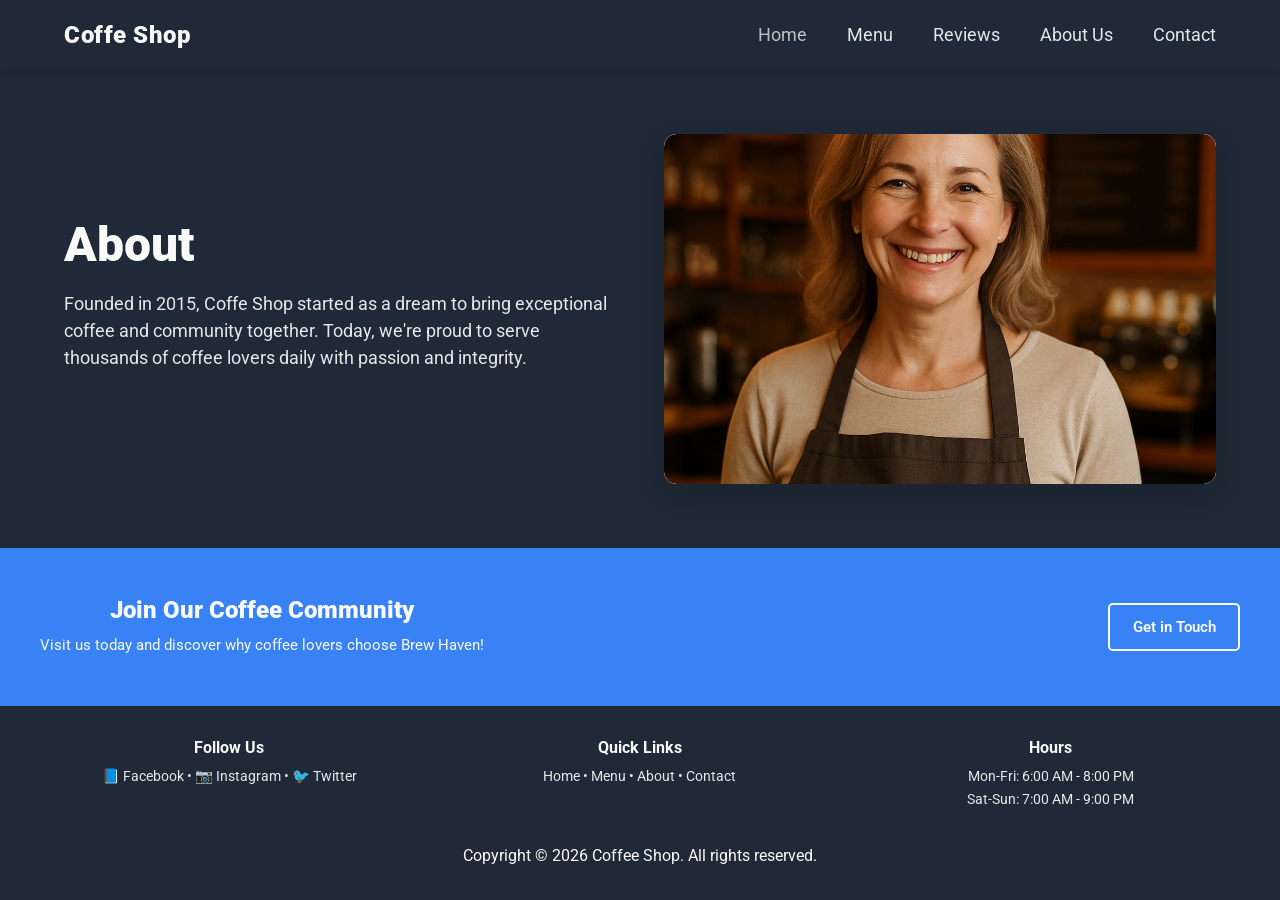
==== about.html @ 3d51fc10 "new about file" ====
<!DOCTYPE html>
<html lang="en">
  <head>
    <meta charset="UTF-8" />
    <meta name="viewport" content="width=device-width, initial-scale=1.0" />
    <title>Coffee Shop</title>
    <link rel="preconnect" href="https://fonts.googleapis.com" />
    <link rel="preconnect" href="https://fonts.gstatic.com" crossorigin />
    <link
      href="https://fonts.googleapis.com/css2?family=Roboto:wght@400;500;600;700;900&display=swap"
      rel="stylesheet"
    />
    <link rel="stylesheet" href="css/style.css" />
  </head>
  <body>
    <!-- Navigation -->
    <header class="navbar">
      <nav class="nav-inner" aria-label="Main navigation">
        <span class="logo">Coffe Shop</span>
        <ul class="nav-links">
          <li><a href="#home" class="nav-link active">Home</a></li>
          <li><a href="menu.html" class="nav-link">Menu</a></li>
          <li><a href="reviews.html" class="nav-link">Reviews</a></li>
          <li><a href="#about" class="nav-link">About Us</a></li>
          <li><a href="#contact" class="nav-link">Contact</a></li>
        </ul>
      </nav>
    </header>
    <main class="main-content">
      <!-- ========== ABOUT SECTION ========== -->
      <section class="hero" id="about">
        <div class="hero-inner">
          <div class="hero-content">
            <h1>About</h1>
            <p>
              Founded in 2015, Coffe Shop started as a dream to bring exceptional coffee and community together. Today, we're proud to serve thousands of coffee lovers daily with passion and integrity.
            </p>
          </div>
          <div class="hero-image"><img src="images/team-owner.png" alt="Coffee shop owner"></div>
        </div>
      </section>

    

      <div class="modal-overlay" aria-hidden="true">
        <div class="modal">
          <label for="order-modal-toggle" class="modal-close" aria-label="Close order form">×</label>
          <h2>Send Us a Message</h2>
          <form class="order-form" action="#" method="post">
            <div class="form-row">
              <label for="customer-name">Full Name</label>
              <input type="text" id="customer-name" name="name" placeholder="Your name" required />
            </div>
            <div class="form-row">
              <label for="coffee-order">Message</label>
              <textarea id="coffee-order" name="order" placeholder="Write your message here..." required></textarea>
            </div>
            <div class="form-error">You should complete the empty spaces.</div>
            <div class="form-actions">
              <button type="submit" class="btn">Send</button>
              <label for="order-modal-toggle" class="btn btn-secondary">Cancel</label>
            </div>
          </form>
        </div>
      </div>



      <!-- Call to Action Section -->
      <section class="cta-section">
        <div class="cta-inner">
          <div class="cta-content">
            <h2>Join Our Coffee Community</h2>
            <p>Visit us today and discover why coffee lovers choose Brew Haven!</p>
          </div>
          <a href="#contact" class="btn btn-outline">Get in Touch</a>
        </div>
      </section>
    </main>
    <!-- Footer -->
    <footer class="footer">
      <div class="footer-inner">
        <div class="footer-content">
          <div class="footer-section">
            <h3>Follow Us</h3>
            <p>📘 Facebook  •  📷 Instagram  •  🐦 Twitter</p>
          </div>
          <div class="footer-section">
            <h3>Quick Links</h3>
            <p><a href="#home">Home</a>  •  <a href="#menu">Menu</a>  •  <a href="#about">About</a>  •  <a href="#contact">Contact</a></p>
          </div>
          <div class="footer-section">
            <h3>Hours</h3>
            <p>Mon-Fri: 6:00 AM - 8:00 PM<br>Sat-Sun: 7:00 AM - 9:00 PM</p>
          </div>
        </div>
        <p style="text-align: center; margin-top: 2rem; color: var(--color-light);">Copyright © 2026 Coffee Shop. All rights reserved.</p>
      </div>
    </footer>
  </body>
</html>
---- css/style.css ----
:root {
  --color-dark: #1F2937;
  --color-light: #F9FAF8;
  --color-gray: #E5E7EB;
  --color-blue: #3882F6;
  --color-text-muted: #6B7280;
  --font-heading: "Roboto", sans-serif;
  --font-body: "Roboto", sans-serif;
}

* {
  margin: 0;
  padding: 0;
  box-sizing: border-box;
}

html {
  scroll-behavior: smooth;
}

body {
  font-family: var(--font-body);
  color: var(--color-dark);
  background-color: #FFFFFF;
  line-height: 1.6;
  display: flex;
  flex-direction: column;
  min-height: 100vh; /* Takes up the full height of the viewport */
  margin: 0;
}

h1, h2, h3, h4, h5, h6 {
  font-family: var(--font-heading);
  line-height: 1.2;
  color: var(--color-dark);
}

a {
  text-decoration: none;
  color: inherit;
}

img {
  display: block;
  max-width: 100%;
}

.container {
  width: 100%;
  max-width: 1200px;
  margin: 0 auto;
  padding: 0 1.5rem;
}

.section {
  padding: 4rem 0;
}

/* ===== Navigation ===== */
.navbar {
  position: sticky;
  top: 0;
  z-index: 50;
  background-color: var(--color-dark);
  box-shadow: 0 2px 10px rgba(0, 0, 0, 0.1);
}

.nav-inner {
  display: flex;
  align-items: center;
  justify-content: space-between;
  padding: 1rem 1.5rem;
  max-width: 1200px;
  margin: 0 auto;
}

.logo {
  font-size: 1.5rem;
  font-weight: 900;
  color: var(--color-light);
  letter-spacing: 0.5px;
}

.nav-links {
  display: flex;
  list-style: none;
  gap: 2.5rem;
}

.nav-links a {
  color: var(--color-gray);
  font-size: 1.125rem;
  font-weight: 400;
  font-family: "Roboto", sans-serif;
  transition: opacity 0.2s ease;
}

.nav-links a:hover,
.nav-links a.active {
  opacity: 0.8;
}

/* ===== Hero ===== */
.hero {
  background-color: var(--color-dark);
  color: var(--color-light);
  padding: 4rem 0;
  display: flex;
  align-items: center;
}

.hero-inner {
  display: grid;
  grid-template-columns: 1fr 1fr;
  gap: 3rem;
  align-items: center;
  max-width: 1200px;
  margin: 0 auto;
  padding: 0 1.5rem;
  width: 100%;
}

.hero-content h1 {
  font-size: 3rem;
  font-weight: 900;
  color: var(--color-light);
  margin-bottom: 1rem;
  line-height: 1.2;
}

.hero-content p {
  font-size: 1.125rem;
  color: var(--color-gray);
  margin-bottom: 2rem;
  line-height: 1.5;
}

.btn {
  display: inline-block;
  background-color: var(--color-blue);
  color: var(--color-light);
  padding: 0.75rem 1.5rem;
  border-radius: 0.3rem;
  font-weight: 600;
  font-size: 0.95rem;
  border: none;
  cursor: pointer;
  transition: opacity 0.2s ease;
  text-decoration: none;
}

.btn:hover {
  opacity: 0.9;
}

.btn-outline {
  background-color: transparent;
  border: 2px solid var(--color-light);
  color: var(--color-light);
  padding: 0.6rem 1.4rem;
}

.btn-outline:hover {
  background-color: rgba(255, 255, 255, 0.1);
}

.modal-toggle:checked ~ .modal-overlay {
  opacity: 1;
  visibility: visible;
  pointer-events: auto;
}

.modal-overlay {
  position: fixed;
  inset: 0;
  display: flex;
  align-items: center;
  justify-content: center;
  padding: 1rem;
  background-color: rgba(15, 23, 42, 0.75);
  opacity: 0;
  visibility: hidden;
  pointer-events: none;
  transition: opacity 0.25s ease, visibility 0.25s ease;
  z-index: 100;
}

.modal {
  width: 100%;
  max-width: 400px;
  background-color: #ffffff;
  border-radius: 1rem;
  padding: 2rem;
  box-shadow: 0 16px 40px rgba(0, 0, 0, 0.14);
  position: relative;
  overflow: hidden;
}

.modal-close {
  position: absolute;
  top: 1rem;
  right: 1rem;
  width: 2.5rem;
  height: 2.5rem;
  background-color: var(--color-gray);
  color: var(--color-dark);
  border-radius: 50%;
  display: inline-flex;
  align-items: center;
  justify-content: center;
  font-size: 1.5rem;
  cursor: pointer;
}

.modal h2 {
  margin-bottom: 0.75rem;
  font-size: 2rem;
}

.modal p {
  margin-bottom: 1.5rem;
  color: var(--color-text-muted);
}

.order-form .form-row {
  margin-bottom: 1rem;
  display: flex;
  flex-direction: column;
  gap: 0.5rem;
}

.order-form label {
  font-weight: 700;
  color: var(--color-dark);
}

.order-form input,
.order-form textarea {
  width: 100%;
  padding: 0.95rem 1rem;
  border-radius: 0.75rem;
  border: 1px solid var(--color-gray);
  font-family: var(--font-body);
  font-size: 1rem;
  color: var(--color-dark);
}

.order-form textarea {
  min-height: 100px;
  resize: vertical;
}

.form-actions {
  display: flex;
  justify-content: flex-end;
  flex-wrap: wrap;
  gap: 1rem;
  margin-top: 1.25rem;
}

.form-error {
  display: none;
  margin-top: 0.5rem;
  color: #b91c1c;
  background-color: #fee2e2;
  border: 1px solid #fecaca;
  border-radius: 0.75rem;
  padding: 0.9rem 1rem;
  font-size: 0.95rem;
}

.order-form:invalid .form-error {
  display: block;
}

.btn-secondary {
  background-color: #E5E7EB;
  color: var(--color-dark);
  border: 1px solid rgba(31, 41, 55, 0.12);
}

.hero-image {
  width: 100%;
  height: 350px;
  border-radius: 0.8rem;
  display: flex;
  align-items: center;
  justify-content: center;
  overflow: hidden;
  box-shadow: 0 10px 30px rgba(0, 0, 0, 0.15);
  background-color: #f3f4f6;
}

.hero-image img {
  width: 100%;
  height: 100%;
  object-fit: cover;
  border-radius: 0.8rem;
}

/* ===== Section Title ===== */
.section-title {
  font-size: 2.25rem;
  text-align: center;
  margin-bottom: 3rem;
  font-weight: 900;
  color: var(--color-dark);
}

/* ===== Grid Cards ===== */
.grid {
  display: grid;
  gap: 2rem;
}

.grid-4 {
  grid-template-columns: repeat(4, 1fr);
}

.grid-3 {
  grid-template-columns: repeat(3, 1fr);
}

.grid-2 {
  grid-template-columns: repeat(2, 1fr);
}

.card {
  border: 2px solid var(--color-blue);
  border-radius: 0.5rem;
  padding: 1.5rem;
  text-align: center;
  background-color: #FFFFFF;
  transition: transform 0.2s ease, box-shadow 0.2s ease;
  box-shadow: 0 2px 8px rgba(0, 0, 0, 0.05);
}

.card:hover {
  transform: translateY(-8px);
  box-shadow: 0 12px 24px rgba(56, 130, 246, 0.15);
}
.team-card-img {
  width: 100%;
  height: 300px;
  background-color: #f3f4f6;
  border-radius: 0.5rem;
  margin-bottom: 1.5rem;
  display: flex;
  align-items: center;
  justify-content: center;
  overflow: hidden;
  flex-shrink: 0;
}

.card-img {
  width: 100%;
  height: 200px;
  background-color: #f3f4f6;
  border-radius: 0.5rem;
  margin-bottom: 1.5rem;
  display: flex;
  align-items: center;
  justify-content: center;
  overflow: hidden;
  flex-shrink: 0;
}

.card-img img {
  width: 100%;
  height: 100%;
  object-fit: cover;
  border-radius: 0.5rem;
  transition: transform 0.3s ease;
}

.card:hover .card-img img {
  transform: scale(1.05);
}

.card p {
  color: var(--color-text-muted);
  font-size: 0.95rem;
  line-height: 1.5;
}

/* ===== Quote/Testimonial ===== */
.quote-section {
  background-color: var(--color-gray);
  padding: 4rem 0;
  display: flex;
  align-items: center;
  justify-content: center;
}

.quote-section-inner {
  max-width: 1200px;
  padding: 3rem 1.5rem;
  text-align: center;
}

.quote-text {
  font-size: 2.25rem;
  font-style: italic;
  color: var(--color-dark);
  line-height: 1.8;
  margin-bottom: 1.5rem;
  font-weight: 300;
}

.quote-author {
  font-size: 0.95rem;
  color: var(--color-dark);
  font-style: normal;
}

/* ===== CTA Section ===== */
.cta-section {
  background-color: var(--color-blue);
  padding: 3rem 1.5rem;
  text-align: center;
}

.cta-inner {
  max-width: 1200px;
  margin: 0 auto;
  display: flex;
  align-items: center;
  justify-content: space-between;
  gap: 2rem;
}

.cta-content h2 {
  font-size: 1.5rem;
  font-weight: 900;
  color: var(--color-light);
  margin-bottom: 0.5rem;
}

.cta-content p {
  color: var(--color-light);
  font-size: 0.95rem;
  margin-bottom: 0;
}

.cta-inner .btn {
  white-space: nowrap;
}

/* ===== Footer ===== */
.footer {
  background-color: var(--color-dark);
  color: var(--color-light);
  padding: 2rem 1.5rem;
}
.main-content {
  flex: 1; /* Forces this section to grow and push the footer down */}
.footer-inner {
  max-width: 1200px;
  margin: 0 auto;
}

.footer-content {
  display: grid;
  grid-template-columns: repeat(3, 1fr);
  gap: 2rem;
  margin-bottom: 1rem;
}

.footer-section {
  text-align: center;
}

.footer-section h3 {
  font-size: 1rem;
  font-weight: 700;
  color: var(--color-light);
  margin-bottom: 0.5rem;
}

.footer-section p {
  font-size: 0.9rem;
  color: var(--color-gray);
  line-height: 1.6;
}

.footer-section a {
  color: var(--color-gray);
  text-decoration: none;
  transition: opacity 0.2s ease;
}

.footer-section a:hover {
  opacity: 0.8;
}

/* ===== Pagination/Page Numbers ===== */
.pagination {
  background-color: var(--color-dark);
  padding: 1.5rem 0;
  display: flex;
  align-items: center;
  justify-content: center;
  gap: 1rem;
}

.pagination-inner {
  max-width: 1200px;
  display: flex;
  align-items: center;
  justify-content: center;
  gap: 1rem;
}

.pagination-text {
  color: var(--color-light);
  font-size: 0.9rem;
}

.pagination-controls {
  display: flex;
  align-items: center;
  gap: 0.75rem;
}

.pagination-controls button {
  background-color: rgba(255, 255, 255, 0.15);
  border: 1px solid rgba(255, 255, 255, 0.2);
  color: var(--color-light);
  width: 36px;
  height: 36px;
  display: flex;
  align-items: center;
  justify-content: center;
  cursor: pointer;
  border-radius: 0.3rem;
  font-size: 1.1rem;
  transition: background-color 0.2s ease;
}

.pagination-controls button:hover {
  background-color: rgba(255, 255, 255, 0.25);
}

.pagination-controls button:disabled {
  opacity: 0.5;
  cursor: not-allowed;
}

/* ===== Image Styling ===== */
img {
  display: block;
  max-width: 100%;
  height: auto;
}

/* ===== Responsive ===== */
@media (max-width: 1024px) {
  .hero-image {
    height: 280px;
  }

  .grid-4,
  .grid-3 {
    grid-template-columns: repeat(2, 1fr);
  }

  .hero-inner {
    grid-template-columns: 1fr;
  }

  .cta-inner {
    flex-direction: column;
    text-align: center;
  }
}

@media (max-width: 768px) {
  .nav-links {
    gap: 1.5rem;
    font-size: 0.85rem;
  }

  .hero-content h1 {
    font-size: 1.75rem;
  }

  .hero-image {
    height: 220px;
  }

  .card-img {
    height: 160px;
  }

  .grid-4,
  .grid-3,
  .grid-2 {
    grid-template-columns: 1fr;
  }

  .section-title {
    font-size: 1.5rem;
  }

  .quote-text {
    font-size: 1.1rem;
  }

  .modal {
    width: 100%;
    max-width: 100%;
    padding: 1.25rem;
    border-radius: 1rem;
    margin: 0 1rem;
  }

  .modal h2 {
    font-size: 1.5rem;
  }

  .modal-close {
    top: 0.75rem;
    right: 0.75rem;
    width: 2.25rem;
    height: 2.25rem;
  }

  .order-form input,
  .order-form textarea {
    padding: 0.85rem 0.95rem;
  }
}

@media (max-width: 640px) {
  .nav-inner {
    flex-direction: column;
    gap: 1rem;
  }

  .footer-content {
    grid-template-columns: 1fr;
  }

  .pagination-inner {
    flex-wrap: wrap;
  }
}
/* ===== Reviews Page ===== */
.reviews-grid {
  display: grid;
  grid-template-columns: repeat(3, 1fr);
  gap: 2rem;
}

.review-card {
  border: 2px solid var(--color-blue);
  border-radius: 0.5rem;
  padding: 2rem;
  background: #fff;
  box-shadow: 0 2px 8px rgba(0,0,0,0.05);
  transition: transform 0.2s ease, box-shadow 0.2s ease;
}

.review-card:hover {
  transform: translateY(-8px);
  box-shadow: 0 12px 24px rgba(56, 130, 246, 0.15);
}

.review-name {
  font-size: 1.2rem;
  font-weight: 700;
  margin-bottom: 0.5rem;
}

.review-stars {
  color: #f4b400;
  font-size: 1.2rem;
  margin-bottom: 1rem;
}

.review-text {
  color: var(--color-text-muted);
  line-height: 1.6;
}

@media (max-width: 1024px) {
  .reviews-grid {
    grid-template-columns: repeat(2, 1fr);
  }
}

@media (max-width: 768px) {
  .reviews-grid {
    grid-template-columns: 1fr;
  }
}
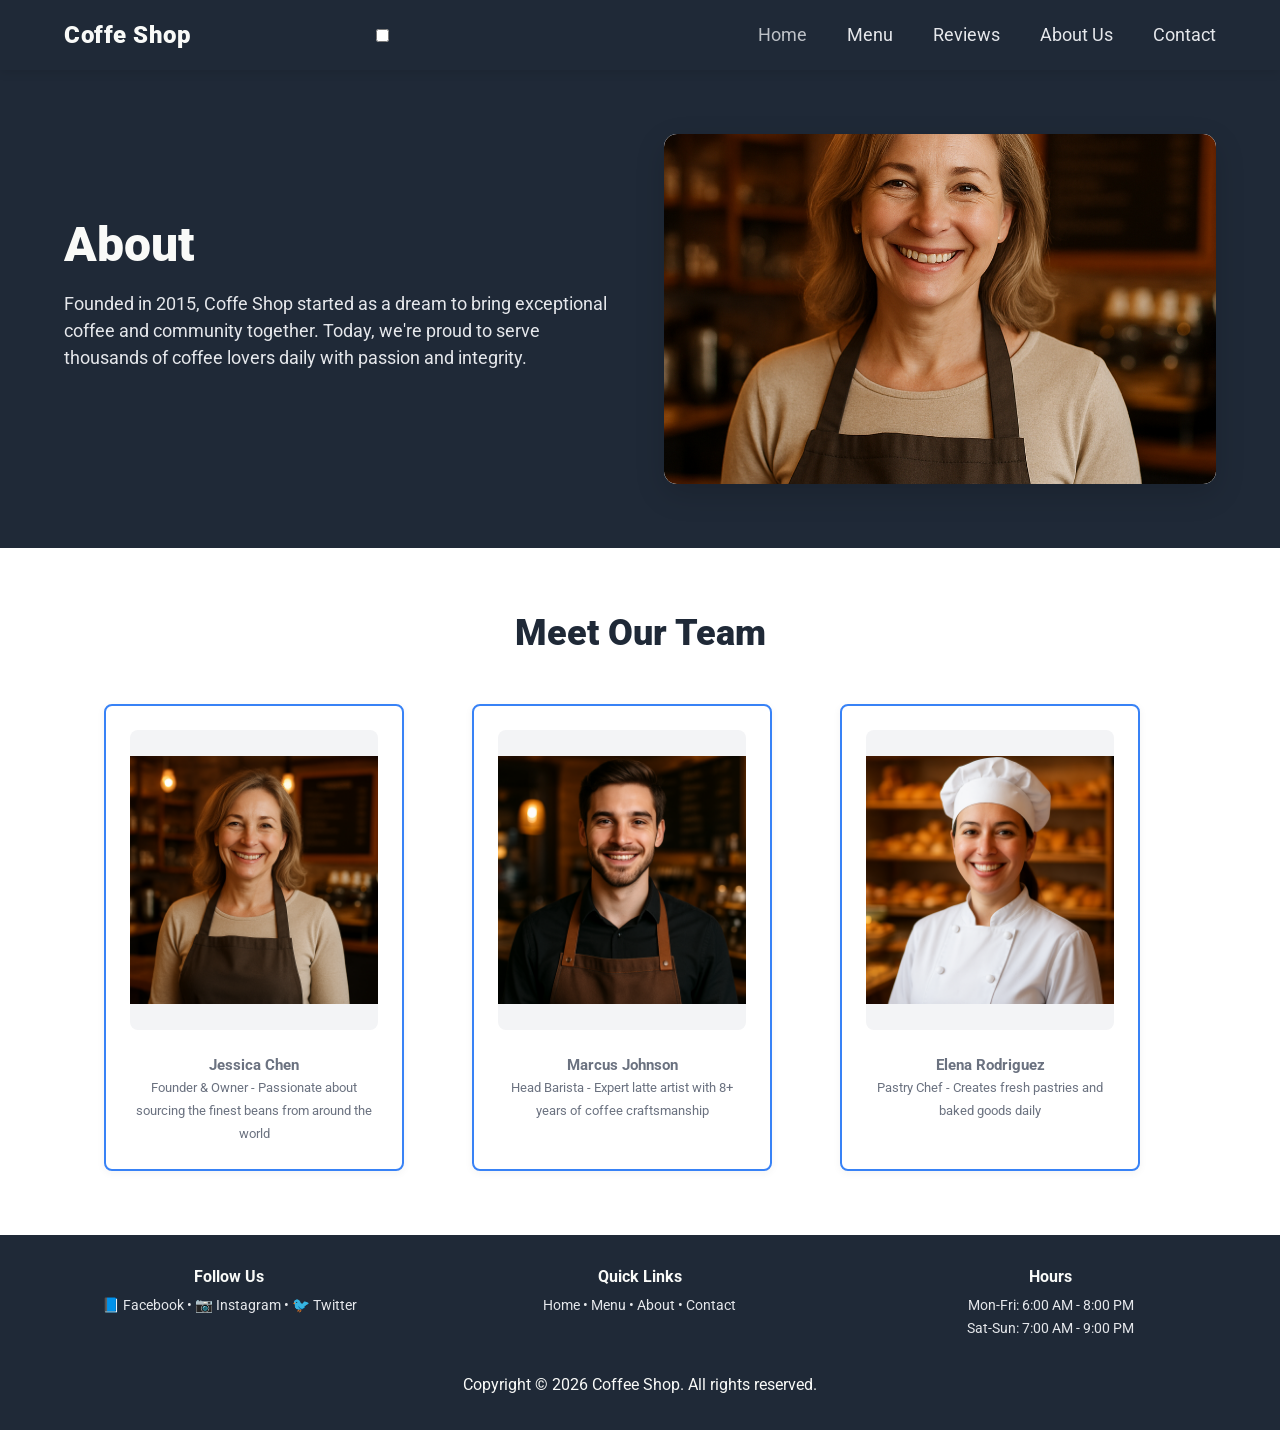
==== commit 488a71d6: "Update about.html" ====
--- a/about.html
+++ b/about.html
@@ -17,12 +17,18 @@
     <header class="navbar">
       <nav class="nav-inner" aria-label="Main navigation">
         <span class="logo">Coffe Shop</span>
+        <input type="checkbox" id="menu-toggle" class="menu-toggle">
+  <label for="menu-toggle" class="burger-icon">
+    <span></span>
+    <span></span>
+    <span></span>
+  </label>
         <ul class="nav-links">
-          <li><a href="#home" class="nav-link active">Home</a></li>
+          <li><a href="index.html" class="nav-link active">Home</a></li>
           <li><a href="menu.html" class="nav-link">Menu</a></li>
           <li><a href="reviews.html" class="nav-link">Reviews</a></li>
-          <li><a href="#about" class="nav-link">About Us</a></li>
-          <li><a href="#contact" class="nav-link">Contact</a></li>
+          <li><a href="about.html" class="nav-link">About Us</a></li>
+          <li><a href="contact.html" class="nav-link">Contact</a></li>
         </ul>
       </nav>
     </header>
@@ -64,19 +70,27 @@
         </div>
       </div>
 
+            <!-- Team Section -->
+      <section class="section container">
+        <h2 class="section-title">Meet Our Team</h2>
+        <div class="grid grid-3">
+          <article class="card">
+            <div class="team-card-img"><img src="images/team-owner.png" alt="Jessica Chen, Owner"></div>
+            <p><strong>Jessica Chen</strong><br><small>Founder & Owner - Passionate about sourcing the finest beans from around the world</small></p>
+          </article>
+          <article class="card">
+            <div class="team-card-img"><img src="images/team-barista.png" alt="Marcus Johnson, Head Barista"></div>
+            <p><strong>Marcus Johnson</strong><br><small>Head Barista - Expert latte artist with 8+ years of coffee craftsmanship</small></p>
+          </article>
+          <article class="card">
+            <div class="team-card-img"><img src="images/team-chef.png" alt="Elena Rodriguez, Pastry Chef"></div>
+            <p><strong>Elena Rodriguez</strong><br><small>Pastry Chef - Creates fresh pastries and baked goods daily</small></p>
+          </article>
+        </div>
+      </section>
 
 
-      <!-- Call to Action Section -->
-      <section class="cta-section">
-        <div class="cta-inner">
-          <div class="cta-content">
-            <h2>Join Our Coffee Community</h2>
-            <p>Visit us today and discover why coffee lovers choose Brew Haven!</p>
-          </div>
-          <a href="#contact" class="btn btn-outline">Get in Touch</a>
-        </div>
-      </section>
-    </main>
+
     <!-- Footer -->
     <footer class="footer">
       <div class="footer-inner">
--- a/css/style.css
+++ b/css/style.css
@@ -53,7 +53,7 @@
 }
 
 .section {
-  padding: 4rem 0;
+  padding: 4rem;
 }
 
 /* ===== Navigation ===== */
@@ -311,6 +311,7 @@
 .grid {
   display: grid;
   gap: 2rem;
+  justify-content:center;
 }
 
 .grid-4 {
@@ -330,6 +331,9 @@
   border-radius: 0.5rem;
   padding: 1.5rem;
   text-align: center;
+  width: 100%;
+  height: 100%;
+  max-width: 300px;
   background-color: #FFFFFF;
   transition: transform 0.2s ease, box-shadow 0.2s ease;
   box-shadow: 0 2px 8px rgba(0, 0, 0, 0.05);
@@ -340,7 +344,7 @@
   box-shadow: 0 12px 24px rgba(56, 130, 246, 0.15);
 }
 .team-card-img {
-  width: 100%;
+  width:100%;
   height: 300px;
   background-color: #f3f4f6;
   border-radius: 0.5rem;
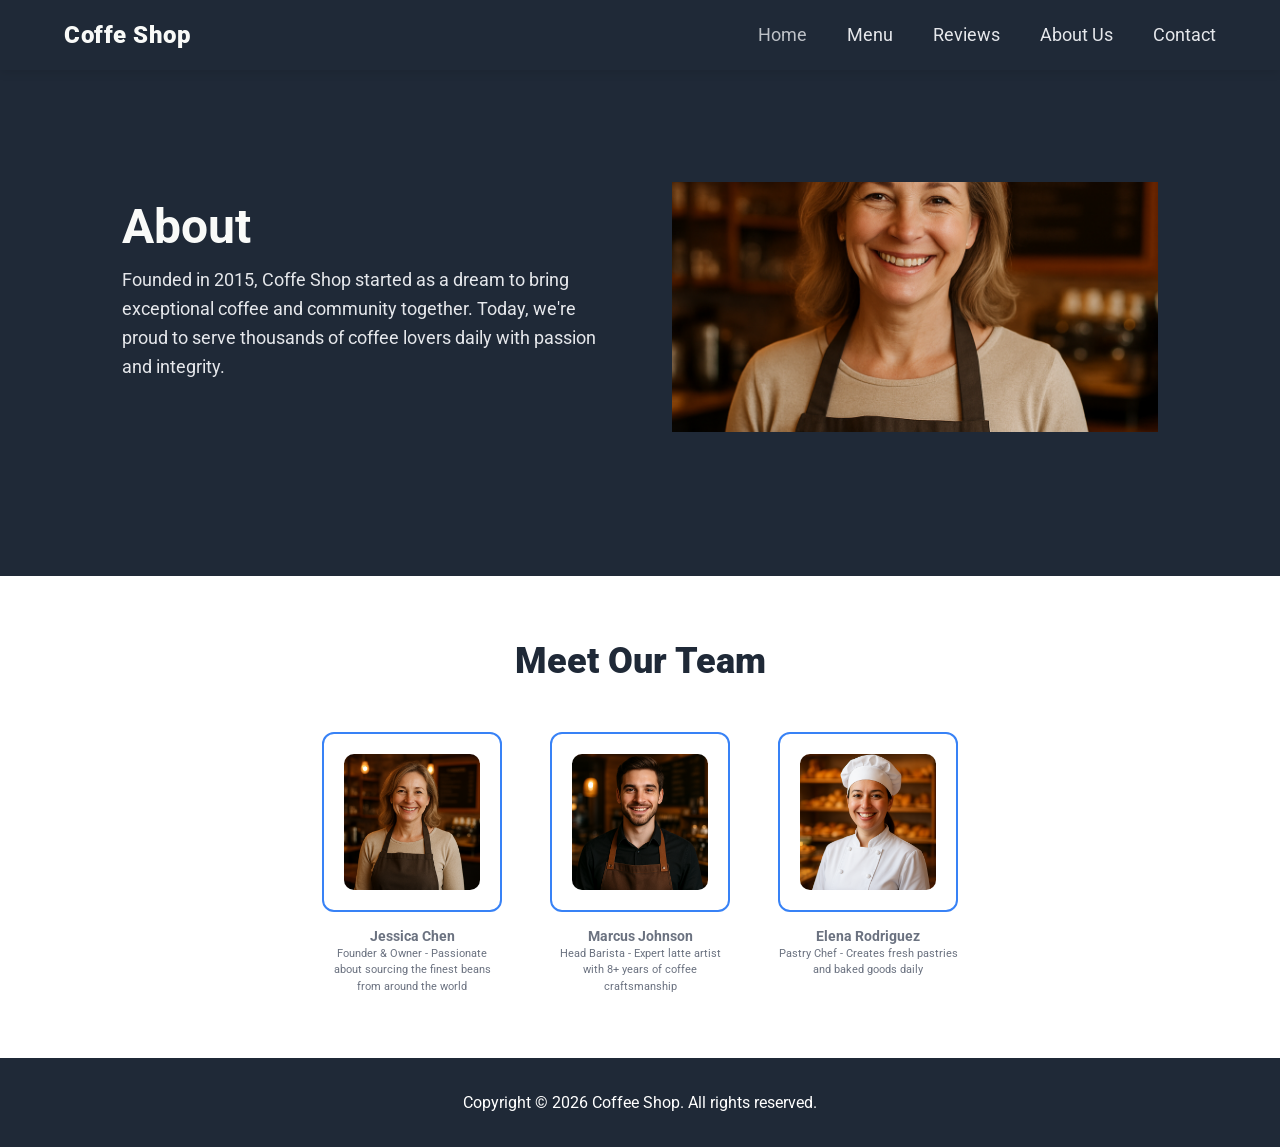
==== commit 3235e15b: "main" ====
--- a/about.html
+++ b/about.html
@@ -17,12 +17,13 @@
     <header class="navbar">
       <nav class="nav-inner" aria-label="Main navigation">
         <span class="logo">Coffe Shop</span>
-        <input type="checkbox" id="menu-toggle" class="menu-toggle">
-  <label for="menu-toggle" class="burger-icon">
-    <span></span>
-    <span></span>
-    <span></span>
-  </label>
+       <input type="checkbox" id="menu-toggle" class="menu-toggle" />
+    
+    <label for="menu-toggle" class="burger-icon">
+      <span></span>
+      <span></span>
+      <span></span>
+    </label>
         <ul class="nav-links">
           <li><a href="index.html" class="nav-link active">Home</a></li>
           <li><a href="menu.html" class="nav-link">Menu</a></li>
@@ -93,23 +94,6 @@
 
     <!-- Footer -->
     <footer class="footer">
-      <div class="footer-inner">
-        <div class="footer-content">
-          <div class="footer-section">
-            <h3>Follow Us</h3>
-            <p>📘 Facebook  •  📷 Instagram  •  🐦 Twitter</p>
-          </div>
-          <div class="footer-section">
-            <h3>Quick Links</h3>
-            <p><a href="#home">Home</a>  •  <a href="#menu">Menu</a>  •  <a href="#about">About</a>  •  <a href="#contact">Contact</a></p>
-          </div>
-          <div class="footer-section">
-            <h3>Hours</h3>
-            <p>Mon-Fri: 6:00 AM - 8:00 PM<br>Sat-Sun: 7:00 AM - 9:00 PM</p>
-          </div>
-        </div>
-        <p style="text-align: center; margin-top: 2rem; color: var(--color-light);">Copyright © 2026 Coffee Shop. All rights reserved.</p>
-      </div>
-    </footer>
+      <p>Copyright © 2026 Coffee Shop. All rights reserved.</p>
   </body>
 </html>
--- a/css/style.css
+++ b/css/style.css
@@ -57,6 +57,13 @@
 }
 
 /* ===== Navigation ===== */
+.menu-toggle {
+  display: none;
+}
+
+.burger-icon {
+  display: none;
+}
 .navbar {
   position: sticky;
   top: 0;
@@ -99,40 +106,138 @@
 .nav-links a.active {
   opacity: 0.8;
 }
+/* Burger Menu */
+.burger-menu {
+  display: none;
+  background: none;
+  border: none;
+  cursor: pointer;
+}
+
+.burger-line {
+  display: block;
+  width: 25px;
+  height: 3px;
+  background: #fff;
+  margin: 5px 0;
+}
+
+/* Mobile */
+@media (max-width: 768px) {
+  .burger-menu {
+    display: block;
+  }
+
+  .nav-inner {
+    position: relative;
+  }
+
+  .nav-links {
+    display: none;
+    flex-direction: column;
+    position: absolute;
+    top: 70px;
+    right: 0;
+    width: 220px;
+    background: #1f2937;
+    padding: 1rem;
+    border-radius: 10px;
+    gap: 1rem;
+  }
+
+  .nav-links.active {
+    display: flex;
+  }
+}
+/* Burger Menu */
+.burger-menu {
+  display: none;
+  background: none;
+  border: none;
+  cursor: pointer;
+}
+
+.burger-line {
+  display: block;
+  width: 25px;
+  height: 3px;
+  background: #fff;
+  margin: 5px 0;
+}
+
+/* Mobile */
+@media (max-width: 768px) {
+  .burger-menu {
+    display: block;
+  }
+
+  .nav-inner {
+    position: relative;
+  }
+
+  .nav-links {
+    display: none;
+    flex-direction: column;
+    position: absolute;
+    top: 70px;
+    right: 0;
+    width: 220px;
+    background: #1f2937;
+    padding: 1rem;
+    border-radius: 10px;
+    gap: 1rem;
+  }
+
+  .nav-links.active {
+    display: flex;
+  }
+}
 
 /* ===== Hero ===== */
 .hero {
-  background-color: var(--color-dark);
-  color: var(--color-light);
-  padding: 4rem 0;
-  display: flex;
-  align-items: center;
+  background-color: #1F2937;
+  padding: 3rem 0 5rem;
 }
 
 .hero-inner {
-  display: grid;
-  grid-template-columns: 1fr 1fr;
-  gap: 3rem;
-  align-items: center;
-  max-width: 1200px;
+  max-width: 1100px;
   margin: 0 auto;
-  padding: 0 1.5rem;
-  width: 100%;
+  padding: 0 2rem;
+
+  display: flex;
+  justify-content: space-between;
+  align-items: center;
+  gap: 4rem;
+}
+
+.hero-content,
+.hero-image {
+  flex: 1;
 }
 
 .hero-content h1 {
   font-size: 3rem;
-  font-weight: 900;
-  color: var(--color-light);
-  margin-bottom: 1rem;
-  line-height: 1.2;
+  line-height: 1.1;
+  color: #F9FAF8;
+  margin-bottom: 0.75rem;
 }
 
 .hero-content p {
   font-size: 1.125rem;
-  color: var(--color-gray);
+  color: #E5E7EB;
+  max-width: 500px;
   margin-bottom: 2rem;
-  line-height: 1.5;
+}
+
+.hero-image {
+  height: 250px;
+  overflow: hidden;
+}
+
+.hero-image img {
+  width: 100%;
+  height: 100%;
+  object-fit: cover;
 }
 
 .btn {
@@ -279,24 +384,7 @@
   border: 1px solid rgba(31, 41, 55, 0.12);
 }
 
-.hero-image {
-  width: 100%;
-  height: 350px;
-  border-radius: 0.8rem;
-  display: flex;
-  align-items: center;
-  justify-content: center;
-  overflow: hidden;
-  box-shadow: 0 10px 30px rgba(0, 0, 0, 0.15);
-  background-color: #f3f4f6;
-}
-
-.hero-image img {
-  width: 100%;
-  height: 100%;
-  object-fit: cover;
-  border-radius: 0.8rem;
-}
+
 
 /* ===== Section Title ===== */
 .section-title {
@@ -307,137 +395,137 @@
   color: var(--color-dark);
 }
 
-/* ===== Grid Cards ===== */
 .grid {
   display: grid;
   gap: 2rem;
-  justify-content:center;
-}
-
+
+}
 .grid-4 {
-  grid-template-columns: repeat(4, 1fr);
-}
-
+  display: grid;
+  grid-template-columns: repeat(4, 180px);
+  justify-content: center;
+  gap: 3rem;
+}
 .grid-3 {
-  grid-template-columns: repeat(3, 1fr);
+  display: grid;
+  grid-template-columns: repeat(3, 180px);
+  justify-content: center;
+  gap: 3rem;
 }
 
 .grid-2 {
-  grid-template-columns: repeat(2, 1fr);
-}
-
+  grid-template-columns: repeat(2, minmax(250px, 1fr));
+}
 .card {
+  width: 180px;
+  padding: 0;
+  background: transparent;
+  text-align: center;
+  border: none;
+  box-shadow: none;
+  transition: none;
+}
+
+.card:hover {
+  transform: none;
+  box-shadow: none;
+}
+
+.card-img,
+.team-card-img {
+    width: 180px;
+  height: 180px;
+  margin: 0 auto 1rem;
+  padding: 1.25rem;
   border: 2px solid var(--color-blue);
-  border-radius: 0.5rem;
-  padding: 1.5rem;
-  text-align: center;
-  width: 100%;
-  height: 100%;
-  max-width: 300px;
-  background-color: #FFFFFF;
-  transition: transform 0.2s ease, box-shadow 0.2s ease;
-  box-shadow: 0 2px 8px rgba(0, 0, 0, 0.05);
-}
-
-.card:hover {
-  transform: translateY(-8px);
-  box-shadow: 0 12px 24px rgba(56, 130, 246, 0.15);
-}
-.team-card-img {
-  width:100%;
-  height: 300px;
-  background-color: #f3f4f6;
-  border-radius: 0.5rem;
-  margin-bottom: 1.5rem;
-  display: flex;
-  align-items: center;
-  justify-content: center;
+  border-radius: 12px;
   overflow: hidden;
-  flex-shrink: 0;
-}
-
-.card-img {
-  width: 100%;
-  height: 200px;
-  background-color: #f3f4f6;
-  border-radius: 0.5rem;
-  margin-bottom: 1.5rem;
-  display: flex;
-  align-items: center;
-  justify-content: center;
-  overflow: hidden;
-  flex-shrink: 0;
-}
-
-.card-img img {
+  background: #fff;
+}
+.card-img img,
+.team-card-img img {
   width: 100%;
   height: 100%;
   object-fit: cover;
-  border-radius: 0.5rem;
-  transition: transform 0.3s ease;
-}
-
-.card:hover .card-img img {
-  transform: scale(1.05);
-}
+  border-radius: 10px;
+}
+
 
 .card p {
+  font-size: 0.85rem;
   color: var(--color-text-muted);
-  font-size: 0.95rem;
-  line-height: 1.5;
-}
-
+  line-height: 1.2;
+  text-align: center;
+}
+.contact-icon {
+  background-color: #fff;
+  color: var(--color-blue);
+  font-size: 3rem;
+
+  display: flex;
+  align-items: center;
+  justify-content: center;
+}
 /* ===== Quote/Testimonial ===== */
 .quote-section {
   background-color: var(--color-gray);
   padding: 4rem 0;
-  display: flex;
-  align-items: center;
+}
+
+.quote-section-inner {
+  max-width: 800px;
+  margin: 0 auto;
+  padding: 0 1.5rem;
+  text-align: left;
+}
+
+.quote-text {
+  font-size: 1.5rem;
+  font-style: italic;
+  font-weight: 300;
+  color: #4B5563;
+  line-height: 1.25;
+  margin-bottom: 0.25rem;
+}
+
+.quote-author {
+  font-size: 1rem;
+  font-weight: 900;
+  color: var(--color-dark);
+  text-align: right;
+}
+.cta-section {
+  background: #fff;
+  padding: 4rem 1.5rem;
+  display: flex;
   justify-content: center;
-}
-
-.quote-section-inner {
-  max-width: 1200px;
-  padding: 3rem 1.5rem;
-  text-align: center;
-}
-
-.quote-text {
-  font-size: 2.25rem;
-  font-style: italic;
-  color: var(--color-dark);
-  line-height: 1.8;
-  margin-bottom: 1.5rem;
-  font-weight: 300;
-}
-
-.quote-author {
-  font-size: 0.95rem;
-  color: var(--color-dark);
-  font-style: normal;
-}
-
-/* ===== CTA Section ===== */
-.cta-section {
-  background-color: var(--color-blue);
-  padding: 3rem 1.5rem;
-  text-align: center;
+   margin-bottom: 3rem;
 }
 
 .cta-inner {
-  max-width: 1200px;
-  margin: 0 auto;
-  display: flex;
-  align-items: center;
+  background: var(--color-blue);
+
+  width: 100%;
+  max-width: 1000px;
+
+  padding: 2.5rem 4rem;
+
+  border-radius: 6px;
+
+  display: flex;
   justify-content: space-between;
-  gap: 2rem;
+  align-items: center;
 }
 
 .cta-content h2 {
-  font-size: 1.5rem;
-  font-weight: 900;
-  color: var(--color-light);
-  margin-bottom: 0.5rem;
+  font-size: 1.4rem;
+  color: white;
+  margin-bottom: 0.25rem;
+}
+
+.cta-content p {
+  color: rgba(255,255,255,0.8);
+  font-size: 0.9rem;
 }
 
 .cta-content p {
@@ -452,12 +540,13 @@
 
 /* ===== Footer ===== */
 .footer {
-  background-color: var(--color-dark);
-  color: var(--color-light);
-  padding: 2rem 1.5rem;
+  background: #1f2937;
+  color: white;
+  text-align: center;
+  padding: 2rem 0;
 }
 .main-content {
-  flex: 1; /* Forces this section to grow and push the footer down */}
+  flex: 1; /* Forces this section to grow and push the footer down */ }
 .footer-inner {
   max-width: 1200px;
   margin: 0 auto;
@@ -559,47 +648,106 @@
 
 /* ===== Responsive ===== */
 @media (max-width: 1024px) {
-  .hero-image {
-    height: 280px;
-  }
-
   .grid-4,
-  .grid-3 {
-    grid-template-columns: repeat(2, 1fr);
-  }
-
-  .hero-inner {
-    grid-template-columns: 1fr;
-  }
-
+  .grid-3,
+  .grid-2 {
+    grid-template-columns: repeat(2, minmax(250px, 350px));
+    justify-content: center;
+  }
+}
+.hero-inner {
+  max-width: 1100px;
+  margin: 0 auto;
+  padding: 4rem 2rem;
+
+  display: flex;
+  justify-content: space-between;
+  align-items: center;
+  gap: 4rem;
+}
   .cta-inner {
     flex-direction: column;
     text-align: center;
   }
-}
+
 
 @media (max-width: 768px) {
+
+  .nav-inner {
+    flex-direction: row;
+    justify-content: space-between;
+    position: relative;
+  }
+   .burger-icon {
+    display: flex;
+    flex-direction: column;
+    gap: 5px;
+    cursor: pointer;
+    z-index: 60; 
+  }
+    .burger-icon span {
+    width: 25px;
+    height: 3px;
+    background-color: var(--color-light);
+    border-radius: 2px;
+    transition: all 0.3s ease;
+  }
+    .nav-links {
+    display: none; 
+    flex-direction: column;
+    position: absolute;
+    top: 100%; 
+    right: 0;
+    width: 100%;
+    background-color: var(--color-dark);
+    padding: 1.5rem 0;
+    }
+  .burger-menu {
+    display: flex;
+  }
+
   .nav-links {
+    display: none;
+
     gap: 1.5rem;
-    font-size: 0.85rem;
-  }
-
+    text-align: center;
+    box-shadow: 0 4px 10px rgba(0, 0, 0, 0.15);
+  }
+    .menu-toggle:checked ~ .nav-links {
+    display: flex;
+  }
+    .menu-toggle:checked ~ .burger-icon span:nth-child(1) {
+    transform: translateY(8px) rotate(45deg);
+  }
+
+    .menu-toggle:checked ~ .burger-icon span:nth-child(2) {
+    opacity: 0; 
+  }
+
+    .menu-toggle:checked ~ .burger-icon span:nth-child(3) {
+    transform: translateY(-8px) rotate(-45deg);
+  }
   .hero-content h1 {
     font-size: 1.75rem;
   }
 
+
+  .hero-inner {
+    flex-direction: column;
+    text-align: center;
+  }
+
   .hero-image {
+    width: 100%;
     height: 220px;
   }
 
-  .card-img {
-    height: 160px;
-  }
-
-  .grid-4,
+
+   .grid-4,
   .grid-3,
   .grid-2 {
-    grid-template-columns: 1fr;
+    grid-template-columns: repeat(2, minmax(140px, 1fr));
+    justify-content: center;
   }
 
   .section-title {
@@ -635,11 +783,8 @@
   }
 }
 
+
 @media (max-width: 640px) {
-  .nav-inner {
-    flex-direction: column;
-    gap: 1rem;
-  }
 
   .footer-content {
     grid-template-columns: 1fr;
@@ -650,6 +795,25 @@
   }
 }
 /* ===== Reviews Page ===== */
+.review-header {
+  display: flex;
+  align-items: center;
+  gap: 1rem;
+  margin-bottom: 1rem;
+  text-align: left; 
+}
+.review-avatar {
+  width: 55px;
+  height: 55px;
+  border-radius: 50%; 
+  object-fit: cover; 
+  border: 2px solid var(--color-blue); 
+}
+.review-meta {
+  display: flex;
+  flex-direction: column;
+  gap: 0.25rem;
+}
 .reviews-grid {
   display: grid;
   grid-template-columns: repeat(3, 1fr);
@@ -673,13 +837,13 @@
 .review-name {
   font-size: 1.2rem;
   font-weight: 700;
-  margin-bottom: 0.5rem;
+  margin-bottom: 0rem;
 }
 
 .review-stars {
   color: #f4b400;
-  font-size: 1.2rem;
-  margin-bottom: 1rem;
+  font-size: 1rem;
+  margin-bottom: 0rem;
 }
 
 .review-text {
@@ -693,8 +857,68 @@
   }
 }
 
-@media (max-width: 768px) {
+@media (max-width: 480px) {
+
+  .grid-4,
+  .grid-3,
+  .grid-2,
   .reviews-grid {
     grid-template-columns: 1fr;
   }
-}
+
+
+}
+@media (max-width: 480px) {
+
+  .grid-4,
+  .grid-3,
+  .grid-2,
+  .reviews-grid {
+    grid-template-columns: 1fr;
+  }
+
+
+  .card {
+    max-width: 350px;
+    margin: 0 auto;
+  }
+
+}
+.hero-content,
+.hero-image {
+  flex: 1;
+}
+.review-button-container {
+  display: flex;
+  justify-content: flex-end;
+  margin-top: 2rem;
+}
+
+.review-btn {
+  margin: 0;
+}
+.order-form select {
+  width: 100%;
+  padding: 0.95rem 1rem;
+  border-radius: 0.75rem;
+  border: 1px solid var(--color-gray);
+  font-family: var(--font-body);
+  font-size: 1rem;
+  color: var(--color-dark);
+  background-color: #fff;
+}
+.order-form select {
+  width: 100%;
+  padding: 0.95rem 1rem;
+  border-radius: 0.75rem;
+  border: 1px solid var(--color-gray);
+  font-family: var(--font-body);
+  font-size: 1rem;
+  color: var(--color-dark);
+  background-color: #fff;
+}
+
+.order-modal {
+  max-height: 90vh;
+  overflow-y: auto;
+}
